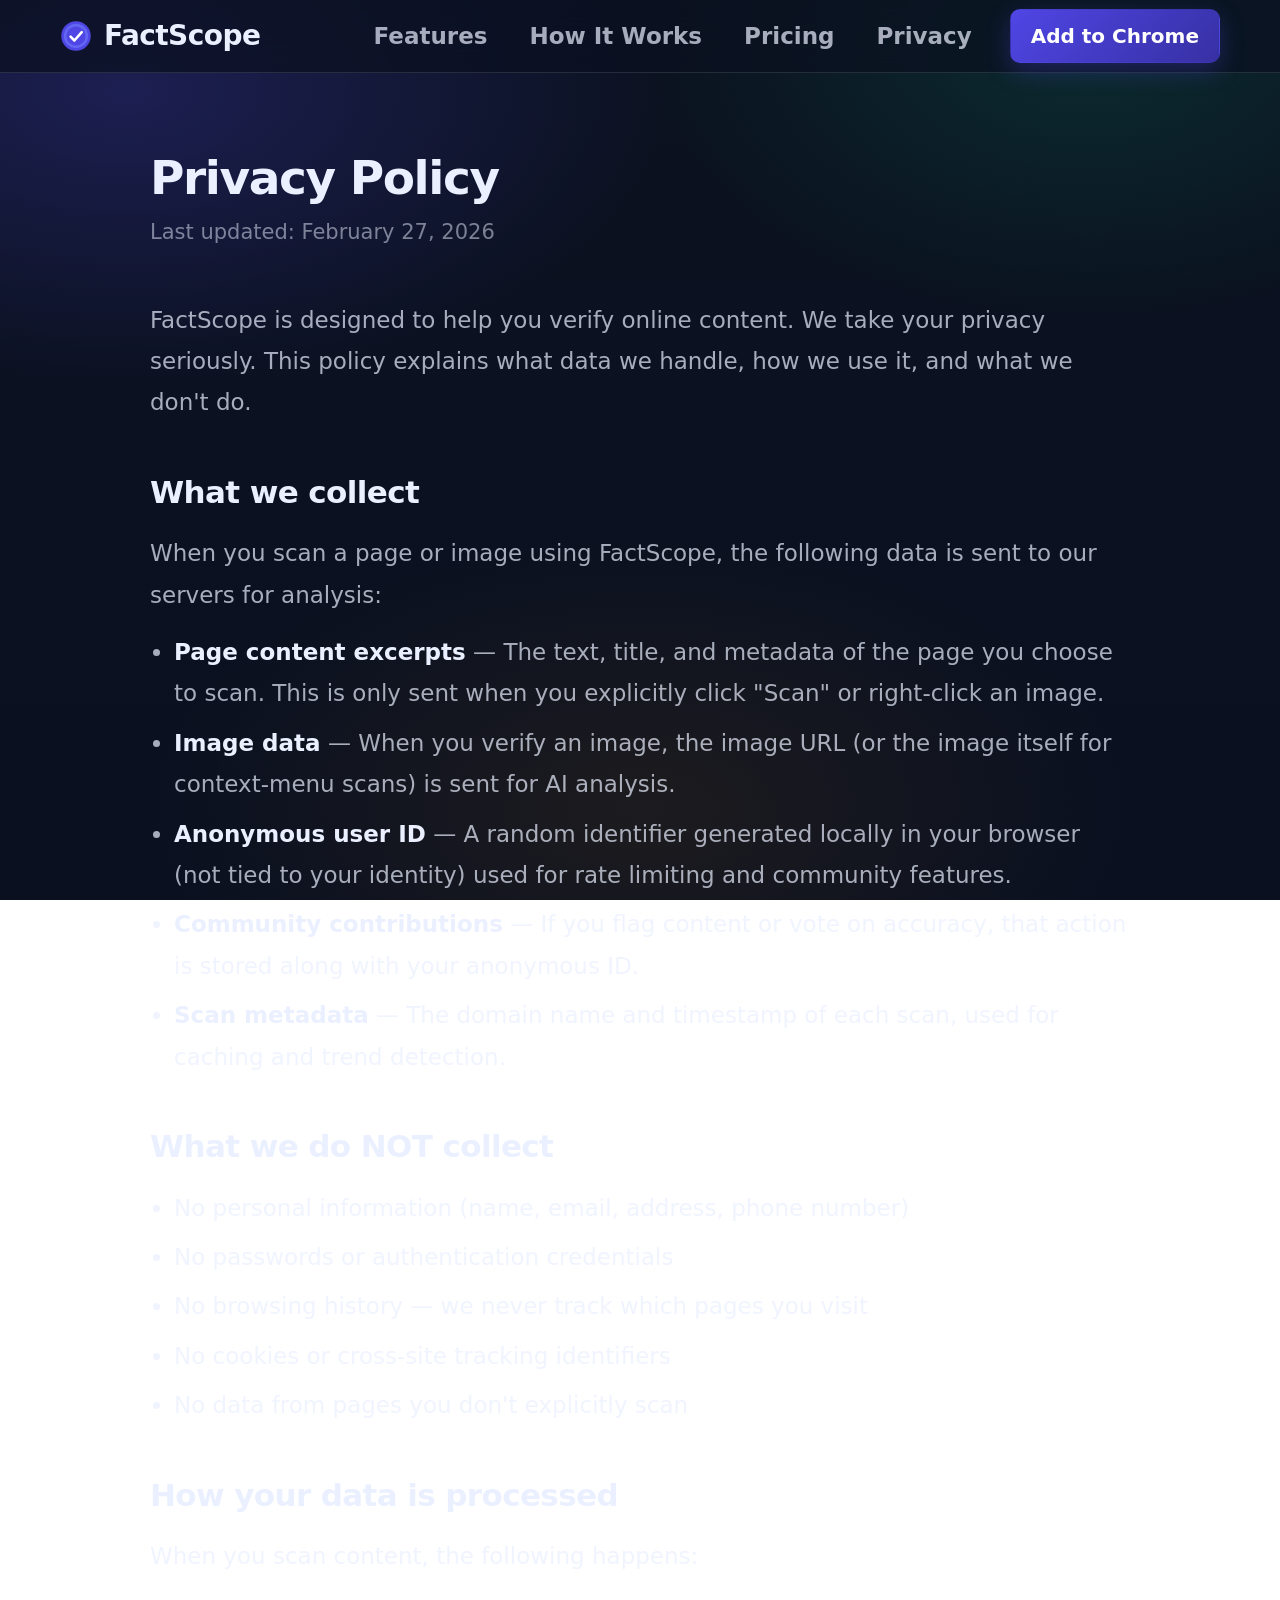
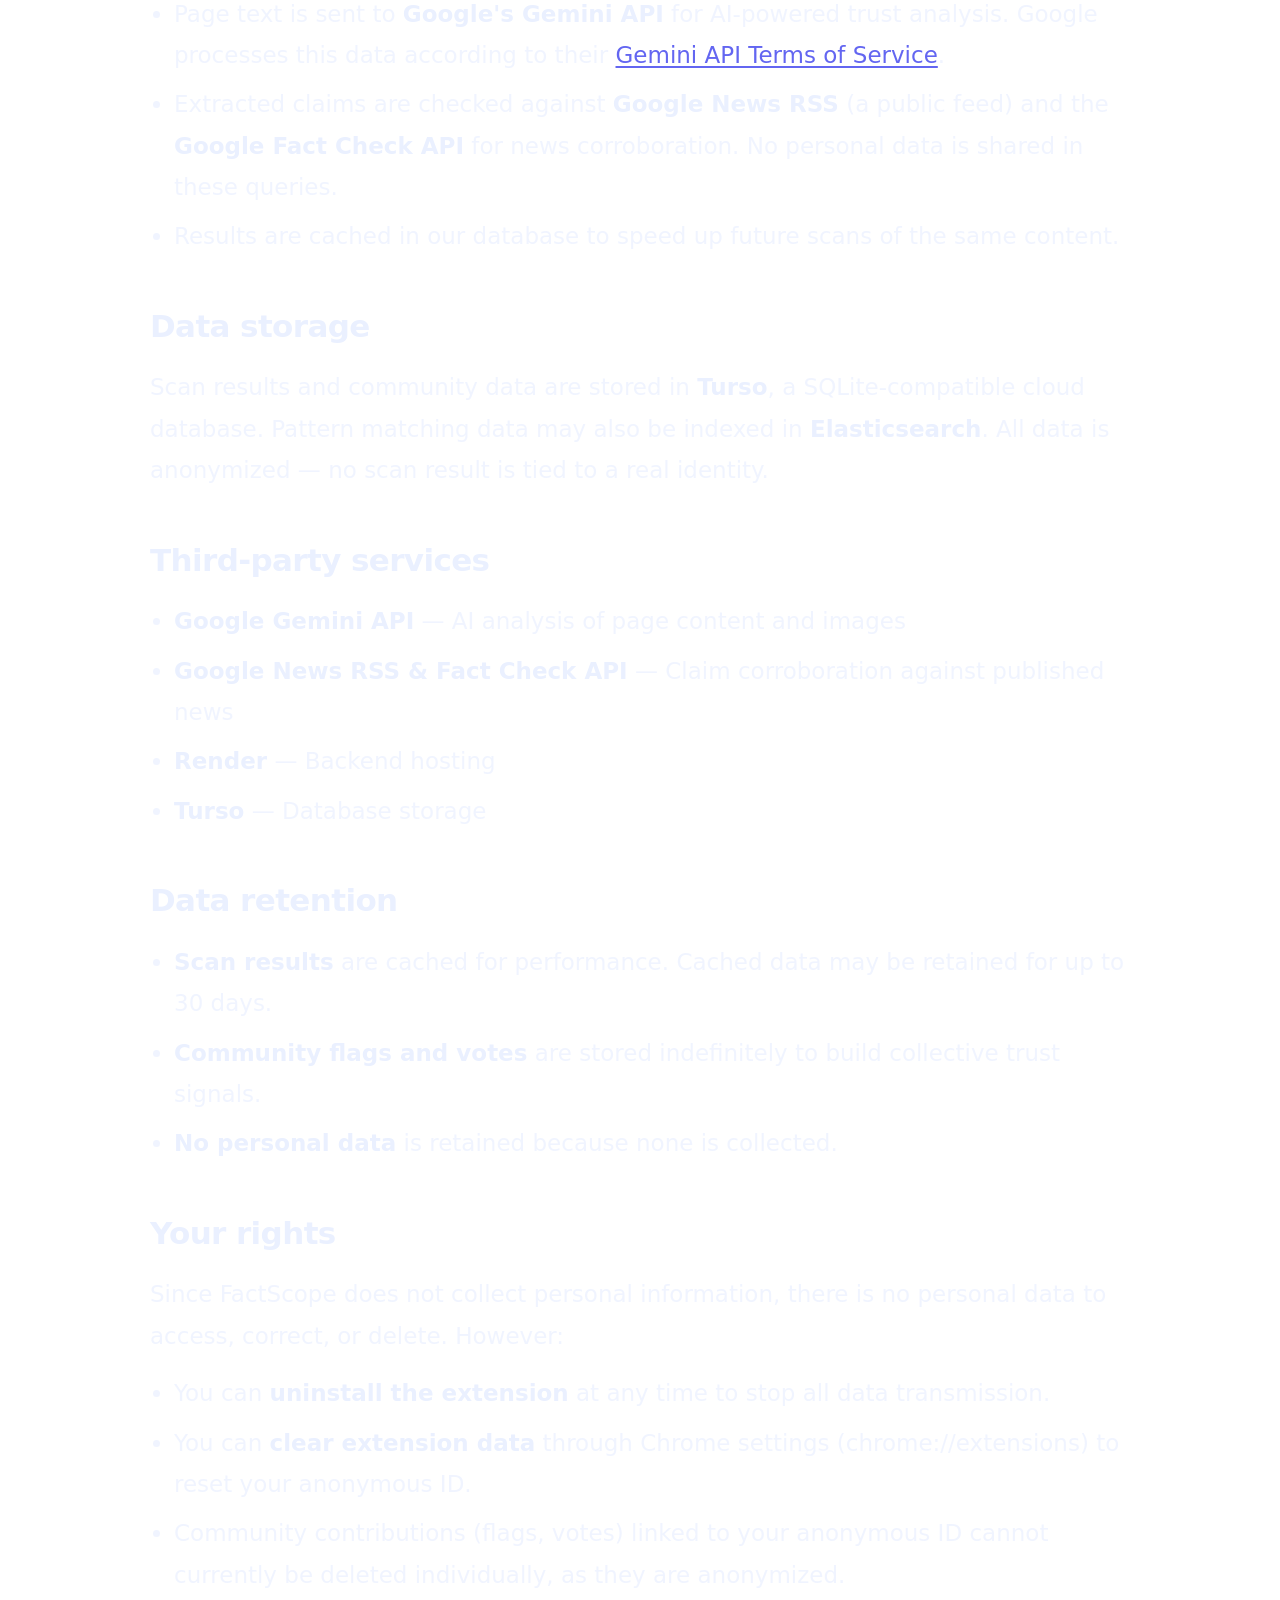
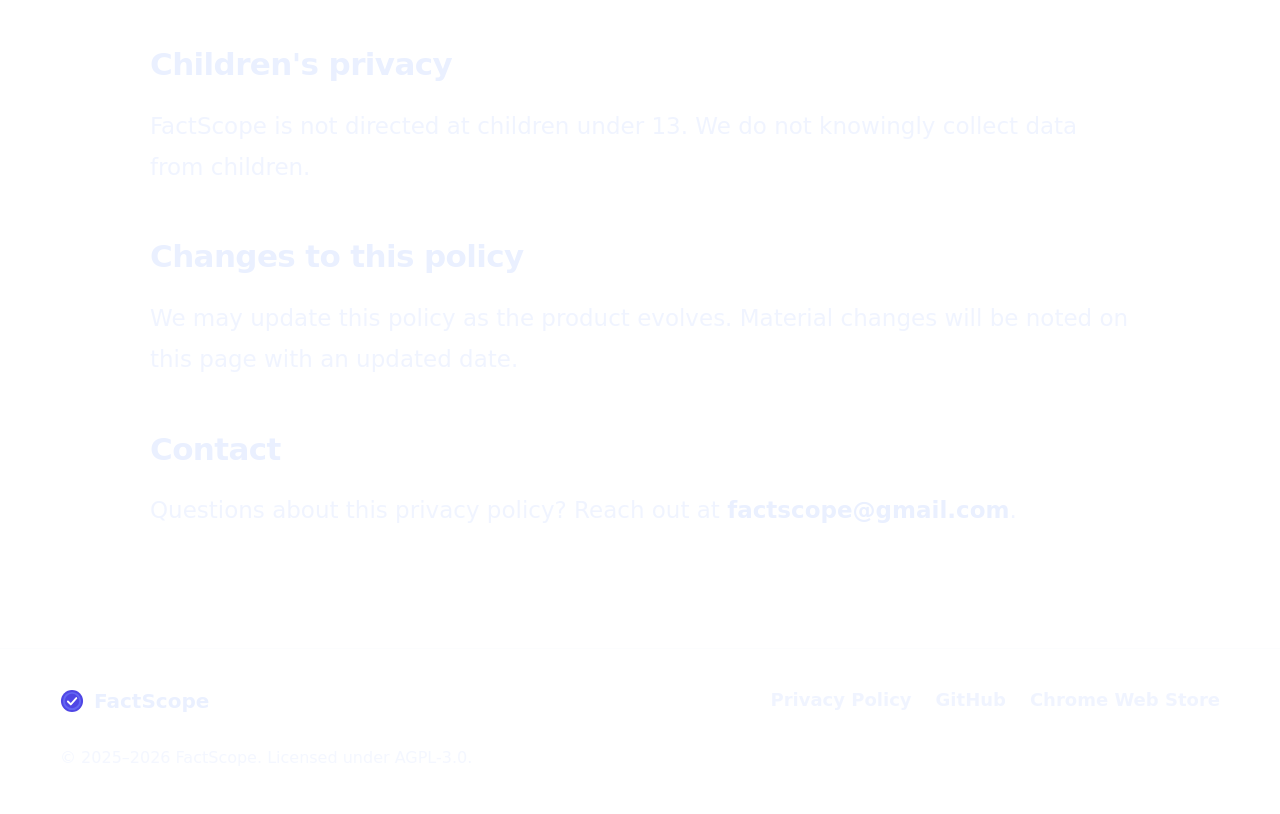
==== privacy.html @ 4b8fc3ad "Landing and Privacy page" ====
<!DOCTYPE html>
<html lang="en">
<head>
<meta charset="utf-8">
<meta name="viewport" content="width=device-width,initial-scale=1">
<title>Privacy Policy — FactScope</title>
<meta name="description" content="FactScope privacy policy. Learn what data we collect, how we use it, and your rights.">
<link rel="icon" href="assets/factscope-logo.svg" type="image/svg+xml">
<link rel="stylesheet" href="styles.css">
<style>
  .policy { max-width: 1100px; margin: 0 auto; padding: 80px 60px 100px; }
  .policy h1 { font-size: 47px; margin-bottom: 10px; letter-spacing: -0.03em; }
  .policy .updated { color: var(--muted2); font-size: 21px; margin-bottom: 48px; }
  .policy h2 { font-size: 31px; margin: 44px 0 16px; letter-spacing: -0.02em; }
  .policy p, .policy li { color: var(--muted); font-size: 23px; line-height: 1.8; }
  .policy p { margin-bottom: 16px; }
  .policy ul { padding-left: 24px; margin-bottom: 16px; }
  .policy li { margin-bottom: 8px; }
  .policy strong { color: var(--text); }
  .policy a { color: var(--accent-light); text-decoration: underline; text-underline-offset: 3px; }
  .policy a:hover { color: var(--text); }
  @media (max-width: 600px) { .policy { padding: 40px 24px 60px; } }
</style>
</head>
<body>

<header class="nav">
  <div class="nav-inner container-wide">
    <a class="brand" href="index.html">
      <svg class="brand-logo" viewBox="0 0 100 100" width="32" height="32">
        <circle cx="50" cy="50" r="46" fill="#4F46E5"/>
        <circle cx="50" cy="50" r="38" fill="#6366F1"/>
        <circle cx="50" cy="50" r="30" fill="#4F46E5"/>
        <polyline points="33,52 45,64 68,38" fill="none" stroke="#fff" stroke-width="8" stroke-linecap="round" stroke-linejoin="round"/>
      </svg>
      <span class="brand-name">FactScope</span>
    </a>
    <nav class="nav-links" aria-label="Primary">
      <a href="index.html#features">Features</a>
      <a href="index.html#how-it-works">How It Works</a>
      <a href="index.html#pricing">Pricing</a>
      <a href="privacy.html">Privacy</a>
    </nav>
    <a class="btn btn-primary btn-sm" href="index.html#install">Add to Chrome</a>
  </div>
</header>

<main class="policy">

  <h1>Privacy Policy</h1>
  <p class="updated">Last updated: February 27, 2026</p>

  <p>FactScope is designed to help you verify online content. We take your privacy seriously. This policy explains what data we handle, how we use it, and what we don't do.</p>

  <h2>What we collect</h2>
  <p>When you scan a page or image using FactScope, the following data is sent to our servers for analysis:</p>
  <ul>
    <li><strong>Page content excerpts</strong> — The text, title, and metadata of the page you choose to scan. This is only sent when you explicitly click "Scan" or right-click an image.</li>
    <li><strong>Image data</strong> — When you verify an image, the image URL (or the image itself for context-menu scans) is sent for AI analysis.</li>
    <li><strong>Anonymous user ID</strong> — A random identifier generated locally in your browser (not tied to your identity) used for rate limiting and community features.</li>
    <li><strong>Community contributions</strong> — If you flag content or vote on accuracy, that action is stored along with your anonymous ID.</li>
    <li><strong>Scan metadata</strong> — The domain name and timestamp of each scan, used for caching and trend detection.</li>
  </ul>

  <h2>What we do NOT collect</h2>
  <ul>
    <li>No personal information (name, email, address, phone number)</li>
    <li>No passwords or authentication credentials</li>
    <li>No browsing history — we never track which pages you visit</li>
    <li>No cookies or cross-site tracking identifiers</li>
    <li>No data from pages you don't explicitly scan</li>
  </ul>

  <h2>How your data is processed</h2>
  <p>When you scan content, the following happens:</p>
  <ul>
    <li>Page text is sent to <strong>Google's Gemini API</strong> for AI-powered trust analysis. Google processes this data according to their <a href="https://ai.google.dev/gemini-api/terms" target="_blank" rel="noopener">Gemini API Terms of Service</a>.</li>
    <li>Extracted claims are checked against <strong>Google News RSS</strong> (a public feed) and the <strong>Google Fact Check API</strong> for news corroboration. No personal data is shared in these queries.</li>
    <li>Results are cached in our database to speed up future scans of the same content.</li>
  </ul>

  <h2>Data storage</h2>
  <p>Scan results and community data are stored in <strong>Turso</strong>, a SQLite-compatible cloud database. Pattern matching data may also be indexed in <strong>Elasticsearch</strong>. All data is anonymized — no scan result is tied to a real identity.</p>

  <h2>Third-party services</h2>
  <ul>
    <li><strong>Google Gemini API</strong> — AI analysis of page content and images</li>
    <li><strong>Google News RSS &amp; Fact Check API</strong> — Claim corroboration against published news</li>
    <li><strong>Render</strong> — Backend hosting</li>
    <li><strong>Turso</strong> — Database storage</li>
  </ul>

  <h2>Data retention</h2>
  <ul>
    <li><strong>Scan results</strong> are cached for performance. Cached data may be retained for up to 30 days.</li>
    <li><strong>Community flags and votes</strong> are stored indefinitely to build collective trust signals.</li>
    <li><strong>No personal data</strong> is retained because none is collected.</li>
  </ul>

  <h2>Your rights</h2>
  <p>Since FactScope does not collect personal information, there is no personal data to access, correct, or delete. However:</p>
  <ul>
    <li>You can <strong>uninstall the extension</strong> at any time to stop all data transmission.</li>
    <li>You can <strong>clear extension data</strong> through Chrome settings (chrome://extensions) to reset your anonymous ID.</li>
    <li>Community contributions (flags, votes) linked to your anonymous ID cannot currently be deleted individually, as they are anonymized.</li>
  </ul>

  <h2>Children's privacy</h2>
  <p>FactScope is not directed at children under 13. We do not knowingly collect data from children.</p>

  <h2>Changes to this policy</h2>
  <p>We may update this policy as the product evolves. Material changes will be noted on this page with an updated date.</p>

  <h2>Contact</h2>
  <p>Questions about this privacy policy? Reach out at <strong>factscope@gmail.com</strong>.</p>

</main>

<footer class="footer">
  <div class="container-wide footer-inner">
    <div class="footer-brand">
      <svg viewBox="0 0 100 100" width="24" height="24"><circle cx="50" cy="50" r="46" fill="#4F46E5"/><circle cx="50" cy="50" r="38" fill="#6366F1"/><circle cx="50" cy="50" r="30" fill="#4F46E5"/><polyline points="33,52 45,64 68,38" fill="none" stroke="#fff" stroke-width="8" stroke-linecap="round" stroke-linejoin="round"/></svg>
      <span>FactScope</span>
    </div>
    <div class="footer-links">
      <a href="privacy.html">Privacy Policy</a>
      <a href="https://github.com/ARS-Technica/factscope" target="_blank" rel="noopener">GitHub</a>
      <a href="#">Chrome Web Store</a>
    </div>
    <div class="footer-copy">&copy; 2025&ndash;2026 FactScope. Licensed under AGPL-3.0.</div>
  </div>
</footer>

</body>
</html>
---- styles.css ----
:root {
  --bg: #0b1220;
  --bg2: #0a1020;
  --bg-alt: #0f1a2e;
  --card: rgba(255,255,255,0.05);
  --card-hover: rgba(255,255,255,0.08);
  --border: rgba(226,232,240,0.12);
  --border-accent: rgba(79,70,229,0.4);
  --text: #eaf0ff;
  --muted: rgba(234,240,255,0.7);
  --muted2: rgba(234,240,255,0.5);
  --accent: #4F46E5;
  --accent-light: #6366F1;
  --green: #10b981;
  --warn: #f59e0b;
  --danger: #ef4444;
  --radius: 16px;
  --radius-sm: 10px;
  --shadow: 0 16px 48px rgba(0,0,0,0.3);
}

*, *::before, *::after { box-sizing: border-box; margin: 0; padding: 0; }

html { scroll-behavior: smooth; scroll-padding-top: 80px; }

body {
  color: var(--text);
  font-family: "Inter","Segoe UI",system-ui,-apple-system,sans-serif;
  font-size: 20px;
  background:
    radial-gradient(ellipse 900px 500px at 10% 10%, rgba(79,70,229,0.25), transparent 60%),
    radial-gradient(ellipse 800px 500px at 85% 5%, rgba(16,185,129,0.15), transparent 55%),
    radial-gradient(ellipse 900px 500px at 50% 90%, rgba(245,158,11,0.08), transparent 55%),
    linear-gradient(180deg, var(--bg), var(--bg2));
  background-attachment: fixed;
  min-height: 100vh;
  line-height: 1.6;
  -webkit-font-smoothing: antialiased;
}

a { color: inherit; text-decoration: none; }
img, svg { display: block; }

.container-wide {
  width: 100%;
  margin: 0 auto;
  padding: 0 60px;
}

/* ═══ Nav ═══════════════════════════════════════════════════════════════ */

.nav {
  position: sticky;
  top: 0;
  z-index: 100;
  backdrop-filter: blur(16px);
  -webkit-backdrop-filter: blur(16px);
  background: rgba(10,16,32,0.7);
  border-bottom: 1px solid var(--border);
}

.nav-inner {
  display: flex;
  align-items: center;
  gap: 20px;
  height: 72px;
}

.brand {
  display: flex;
  align-items: center;
  gap: 12px;
  font-weight: 800;
  font-size: 28px;
  letter-spacing: -0.02em;
  flex-shrink: 0;
}

.brand-logo { flex-shrink: 0; }

.nav-links {
  margin-left: auto;
  display: flex;
  align-items: center;
  gap: 6px;
}

.nav-links a {
  padding: 10px 18px;
  border-radius: 999px;
  color: var(--muted);
  font-weight: 600;
  font-size: 23px;
  transition: color 0.15s, background 0.15s;
}

.nav-links a:hover {
  color: var(--text);
  background: rgba(255,255,255,0.06);
}

/* ═══ Buttons ══════════════════════════════════════════════════════════ */

.btn {
  display: inline-flex;
  align-items: center;
  justify-content: center;
  gap: 10px;
  padding: 12px 24px;
  border-radius: var(--radius-sm);
  border: 1px solid transparent;
  font-weight: 700;
  font-size: 20px;
  cursor: pointer;
  transition: transform 0.1s, box-shadow 0.15s, background 0.15s, opacity 0.15s;
  white-space: nowrap;
}

.btn:hover { transform: translateY(-1px); }
.btn:active { transform: translateY(0); }

.btn-primary {
  background: linear-gradient(135deg, var(--accent), #3730a3);
  color: #fff;
  box-shadow: 0 8px 24px rgba(79,70,229,0.3);
}
.btn-primary:hover { box-shadow: 0 12px 32px rgba(79,70,229,0.4); }

.btn-ghost {
  background: rgba(255,255,255,0.04);
  border-color: var(--border);
  color: var(--text);
}
.btn-ghost:hover { background: rgba(255,255,255,0.08); }

.btn-sm { padding: 10px 20px; font-size: 20px; }
.btn-lg { padding: 16px 32px; font-size: 20px; }

/* ═══ Hero ══════════════════════════════════════════════════════════════ */

.hero {
  padding: 100px 0 80px;
}

.hero-grid {
  display: grid;
  grid-template-columns: 1.1fr 0.9fr;
  gap: 60px;
  align-items: center;
}

.hero-text { max-width: none; }

.kicker {
  display: inline-flex;
  align-items: center;
  gap: 10px;
  padding: 8px 18px;
  border-radius: 999px;
  border: 1px solid var(--border);
  background: rgba(255,255,255,0.03);
  color: var(--muted);
  font-weight: 600;
  font-size: 18px;
  margin-bottom: 24px;
}

.kicker-dot {
  width: 10px;
  height: 10px;
  border-radius: 50%;
  background: var(--accent);
  box-shadow: 0 0 0 4px rgba(79,70,229,0.2);
}

h1 {
  font-size: clamp(42px, 5vw, 68px);
  line-height: 1.08;
  letter-spacing: -0.04em;
  margin-bottom: 20px;
}

.subhead {
  color: var(--muted);
  font-size: 22px;
  line-height: 1.65;
  margin-bottom: 32px;
}

.cta-row {
  display: flex;
  gap: 14px;
  align-items: center;
  flex-wrap: wrap;
  margin-bottom: 24px;
}

.meta-row {
  display: flex;
  gap: 24px;
  flex-wrap: wrap;
  color: var(--muted2);
  font-size: 18px;
  font-weight: 500;
}

/* ═══ Hero Panel (mock result) ═════════════════════════════════════════ */

.hero-panel {
  border: 1px solid var(--border);
  background: rgba(255,255,255,0.04);
  border-radius: var(--radius);
  box-shadow: var(--shadow);
  overflow: hidden;
}

.panel-chrome {
  display: flex;
  align-items: center;
  gap: 10px;
  padding: 14px 18px;
  background: rgba(0,0,0,0.2);
  border-bottom: 1px solid var(--border);
}

.dot-row { display: flex; gap: 6px; }

.win-dot {
  width: 12px;
  height: 12px;
  border-radius: 50%;
  background: rgba(255,255,255,0.15);
}

.addr-bar {
  flex: 1;
  padding: 8px 14px;
  border-radius: 999px;
  border: 1px solid var(--border);
  background: rgba(0,0,0,0.15);
  color: var(--muted2);
  font-size: 16px;
  overflow: hidden;
  text-overflow: ellipsis;
  white-space: nowrap;
}

.panel-body { padding: 20px; }

.mock-result {
  border: 1px solid var(--border);
  background: rgba(255,255,255,0.03);
  border-radius: 12px;
  padding: 20px;
}

.mock-header {
  display: flex;
  align-items: center;
  gap: 10px;
  margin-bottom: 14px;
  font-size: 18px;
}

.mock-pill {
  margin-left: auto;
  padding: 6px 14px;
  border-radius: 999px;
  font-size: 16px;
  font-weight: 800;
}

.mock-pill-green {
  color: #d1fae5;
  border: 1px solid rgba(16,185,129,0.4);
  background: rgba(16,185,129,0.15);
}

.mock-explanation {
  color: var(--muted);
  font-size: 18px;
  line-height: 1.6;
  margin-bottom: 16px;
}

.mock-evidence { display: flex; flex-direction: column; gap: 8px; }

.ev-item {
  font-size: 17px;
  padding: 8px 12px;
  border-radius: 8px;
  background: rgba(255,255,255,0.03);
  border: 1px solid var(--border);
}

.ev-green { color: #86efac; }
.ev-blue { color: #93c5fd; }

/* ═══ Sections ═════════════════════════════════════════════════════════ */

.section {
  padding: 100px 0;
}

.section-alt {
  background: rgba(255,255,255,0.015);
  border-top: 1px solid var(--border);
  border-bottom: 1px solid var(--border);
}

.section-header {
  text-align: center;
  margin-bottom: 56px;
}

.section-header h2 {
  font-size: clamp(28px, 3.5vw, 44px);
  letter-spacing: -0.03em;
  margin-bottom: 14px;
}

.section-sub {
  color: var(--muted);
  font-size: 21px;
  max-width: 80ch;
  margin: 0 auto;
}

/* ═══ Feature Cards ════════════════════════════════════════════════════ */

.grid-3 {
  display: grid;
  grid-template-columns: repeat(3, 1fr);
  gap: 24px;
}

.feature-card {
  border: 1px solid var(--border);
  background: var(--card);
  border-radius: var(--radius);
  padding: 32px 28px;
  transition: background 0.2s, border-color 0.2s, transform 0.2s;
}

.feature-card:hover {
  background: var(--card-hover);
  border-color: var(--border-accent);
  transform: translateY(-2px);
}

.feature-icon {
  font-size: 38px;
  margin-bottom: 16px;
  line-height: 1;
}

.feature-card h3 {
  font-size: 24px;
  letter-spacing: -0.02em;
  margin-bottom: 10px;
}

.feature-card p {
  color: var(--muted);
  font-size: 19px;
  line-height: 1.65;
}

/* ═══ Steps ════════════════════════════════════════════════════════════ */

.steps-grid {
  display: flex;
  align-items: center;
  justify-content: center;
  gap: 28px;
}

.step-card {
  flex: 1;
  border: 1px solid var(--border);
  background: var(--card);
  border-radius: var(--radius);
  padding: 36px 28px;
  text-align: center;
}

.step-number {
  width: 56px;
  height: 56px;
  border-radius: 50%;
  background: linear-gradient(135deg, var(--accent), #3730a3);
  color: #fff;
  font-weight: 900;
  font-size: 26px;
  display: inline-flex;
  align-items: center;
  justify-content: center;
  margin: 0 auto 18px;
}

.step-card h3 {
  font-size: 24px;
  margin-bottom: 10px;
}

.step-card p {
  color: var(--muted);
  font-size: 19px;
  line-height: 1.65;
}

.step-arrow {
  font-size: 34px;
  color: var(--muted2);
  flex-shrink: 0;
}

/* ═══ Free Banner ═════════════════════════════════════════════════════ */

.free-banner-content {
  text-align: center;
}

.free-banner-content h2 {
  font-size: clamp(28px, 3.5vw, 44px);
  letter-spacing: -0.03em;
  margin-bottom: 14px;
}

.free-badge-large {
  display: inline-block;
  padding: 8px 28px;
  border-radius: 999px;
  background: linear-gradient(135deg, var(--accent), #3730a3);
  color: #fff;
  font-size: 20px;
  font-weight: 800;
  text-transform: uppercase;
  letter-spacing: 0.06em;
  margin-bottom: 24px;
}

.free-highlights {
  display: grid;
  grid-template-columns: repeat(3, 1fr);
  gap: 24px;
  margin-top: 48px;
  text-align: left;
}

.free-highlight-item {
  display: flex;
  align-items: flex-start;
  gap: 16px;
  border: 1px solid var(--border);
  background: var(--card);
  border-radius: var(--radius);
  padding: 28px 24px;
  transition: background 0.2s, border-color 0.2s;
}

.free-highlight-item:hover {
  background: var(--card-hover);
  border-color: var(--border-accent);
}

.free-highlight-icon {
  font-size: 32px;
  line-height: 1;
  flex-shrink: 0;
}

.free-highlight-item strong {
  display: block;
  font-size: 20px;
  margin-bottom: 4px;
}

.free-highlight-item span {
  color: var(--muted);
  font-size: 17px;
  line-height: 1.5;
}

/* ═══ CTA Banner ═══════════════════════════════════════════════════════ */

.cta-banner {
  text-align: center;
  padding: 20px 0;
}

.cta-banner h2 {
  font-size: 38px;
  letter-spacing: -0.03em;
  margin-bottom: 12px;
}

.cta-banner p {
  color: var(--muted);
  font-size: 21px;
  margin-bottom: 28px;
}

/* ═══ Footer ═══════════════════════════════════════════════════════════ */

.footer {
  padding: 36px 0 44px;
  border-top: 1px solid var(--border);
}

.footer-inner {
  display: flex;
  align-items: center;
  flex-wrap: wrap;
  gap: 20px;
}

.footer-brand {
  display: flex;
  align-items: center;
  gap: 10px;
  font-weight: 700;
  font-size: 20px;
}

.footer-links {
  margin-left: auto;
  display: flex;
  gap: 24px;
}

.footer-links a {
  color: var(--muted);
  font-size: 18px;
  font-weight: 600;
  transition: color 0.15s;
}

.footer-links a:hover { color: var(--text); }

.footer-copy {
  width: 100%;
  color: var(--muted2);
  font-size: 16px;
  margin-top: 8px;
}

/* ═══ Responsive ═══════════════════════════════════════════════════════ */

@media (max-width: 960px) {
  .container-wide { padding: 0 24px; }
  .hero { padding: 48px 0 40px; }
  .hero-grid { grid-template-columns: 1fr; gap: 32px; }
  .hero-text { max-width: none; }
  .grid-3 { grid-template-columns: 1fr 1fr; }
  .steps-grid { flex-direction: column; }
  .step-arrow { transform: rotate(90deg); }
  .free-highlights { grid-template-columns: 1fr; }
  .nav-links { display: none; }
}

@media (max-width: 600px) {
  .grid-3 { grid-template-columns: 1fr; }
  .hero-panel { display: none; }
  h1 { font-size: 32px; }
}

/* ═══ Animations ═══════════════════════════════════════════════════════ */

@keyframes fadeUp {
  from { opacity: 0; transform: translateY(20px); }
  to { opacity: 1; transform: translateY(0); }
}

.hero-text { animation: fadeUp 0.5s ease-out; }
.hero-panel { animation: fadeUp 0.5s ease-out 0.15s both; }
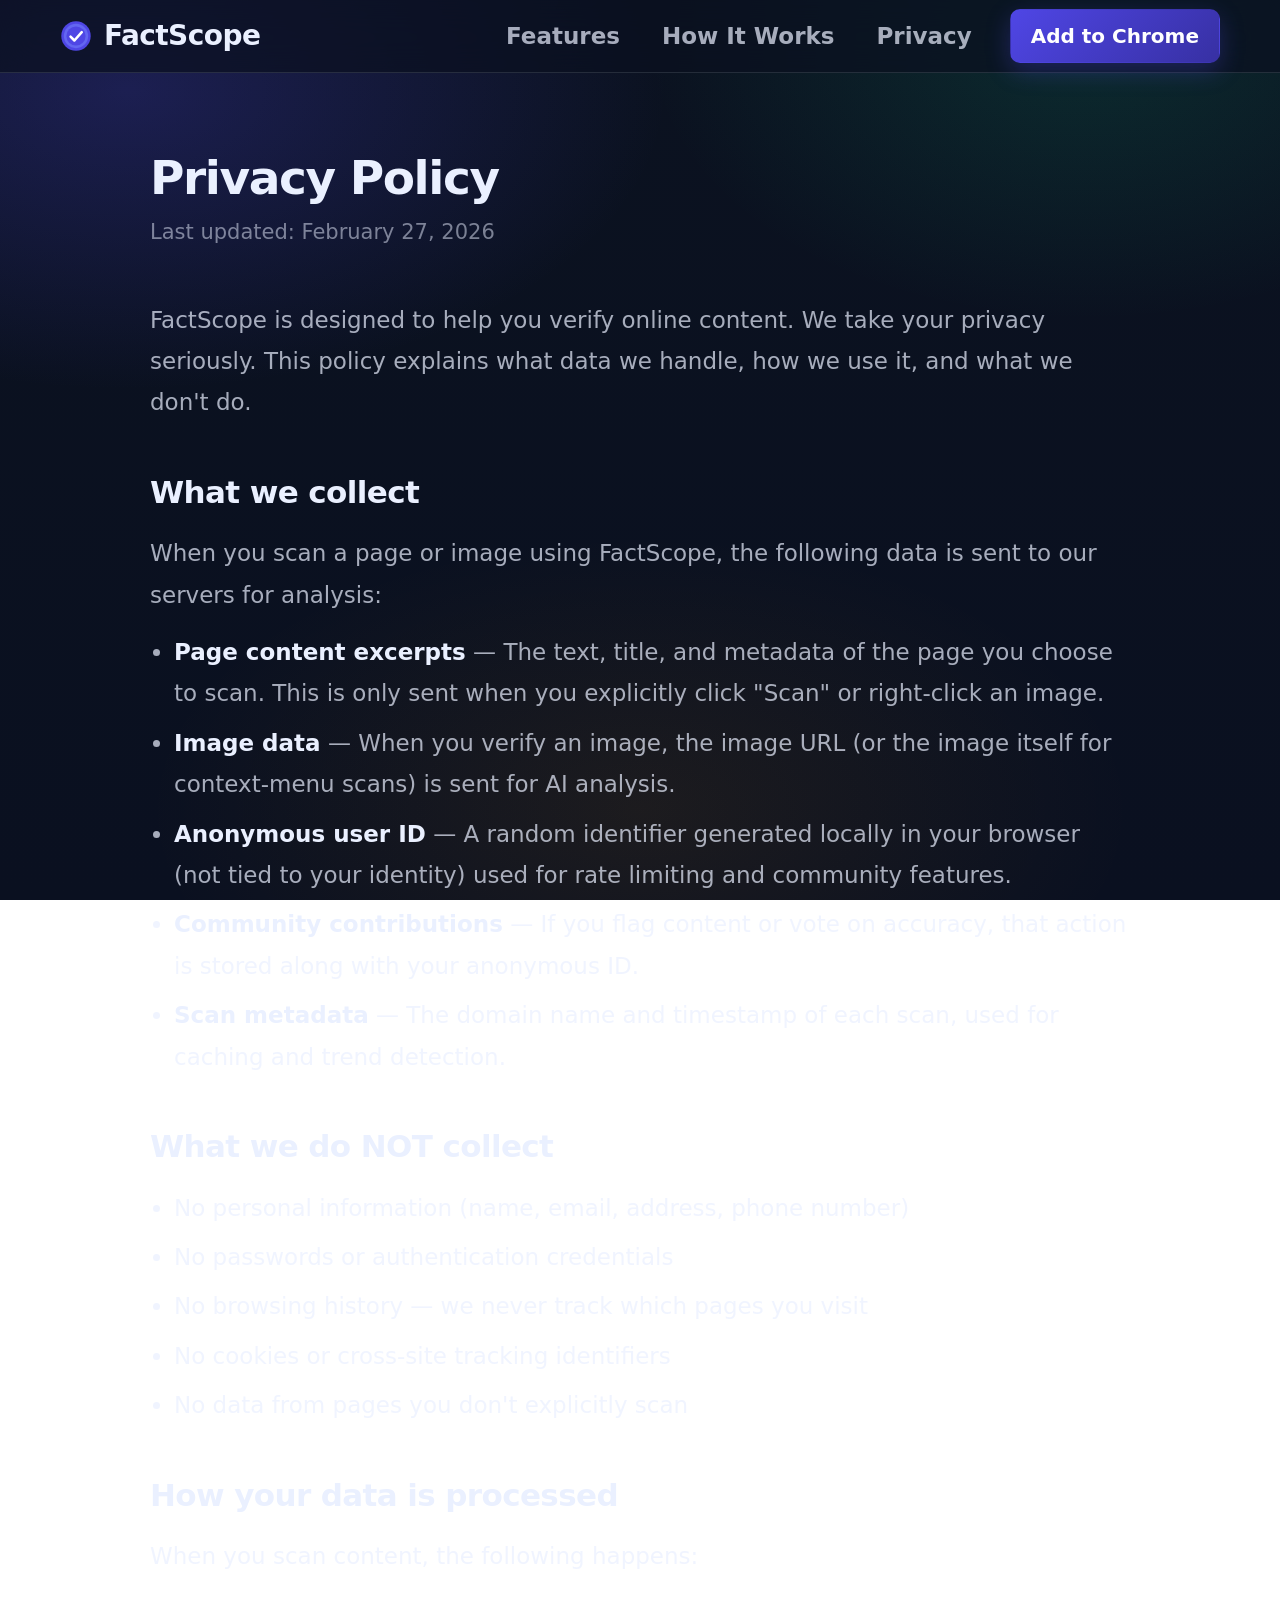
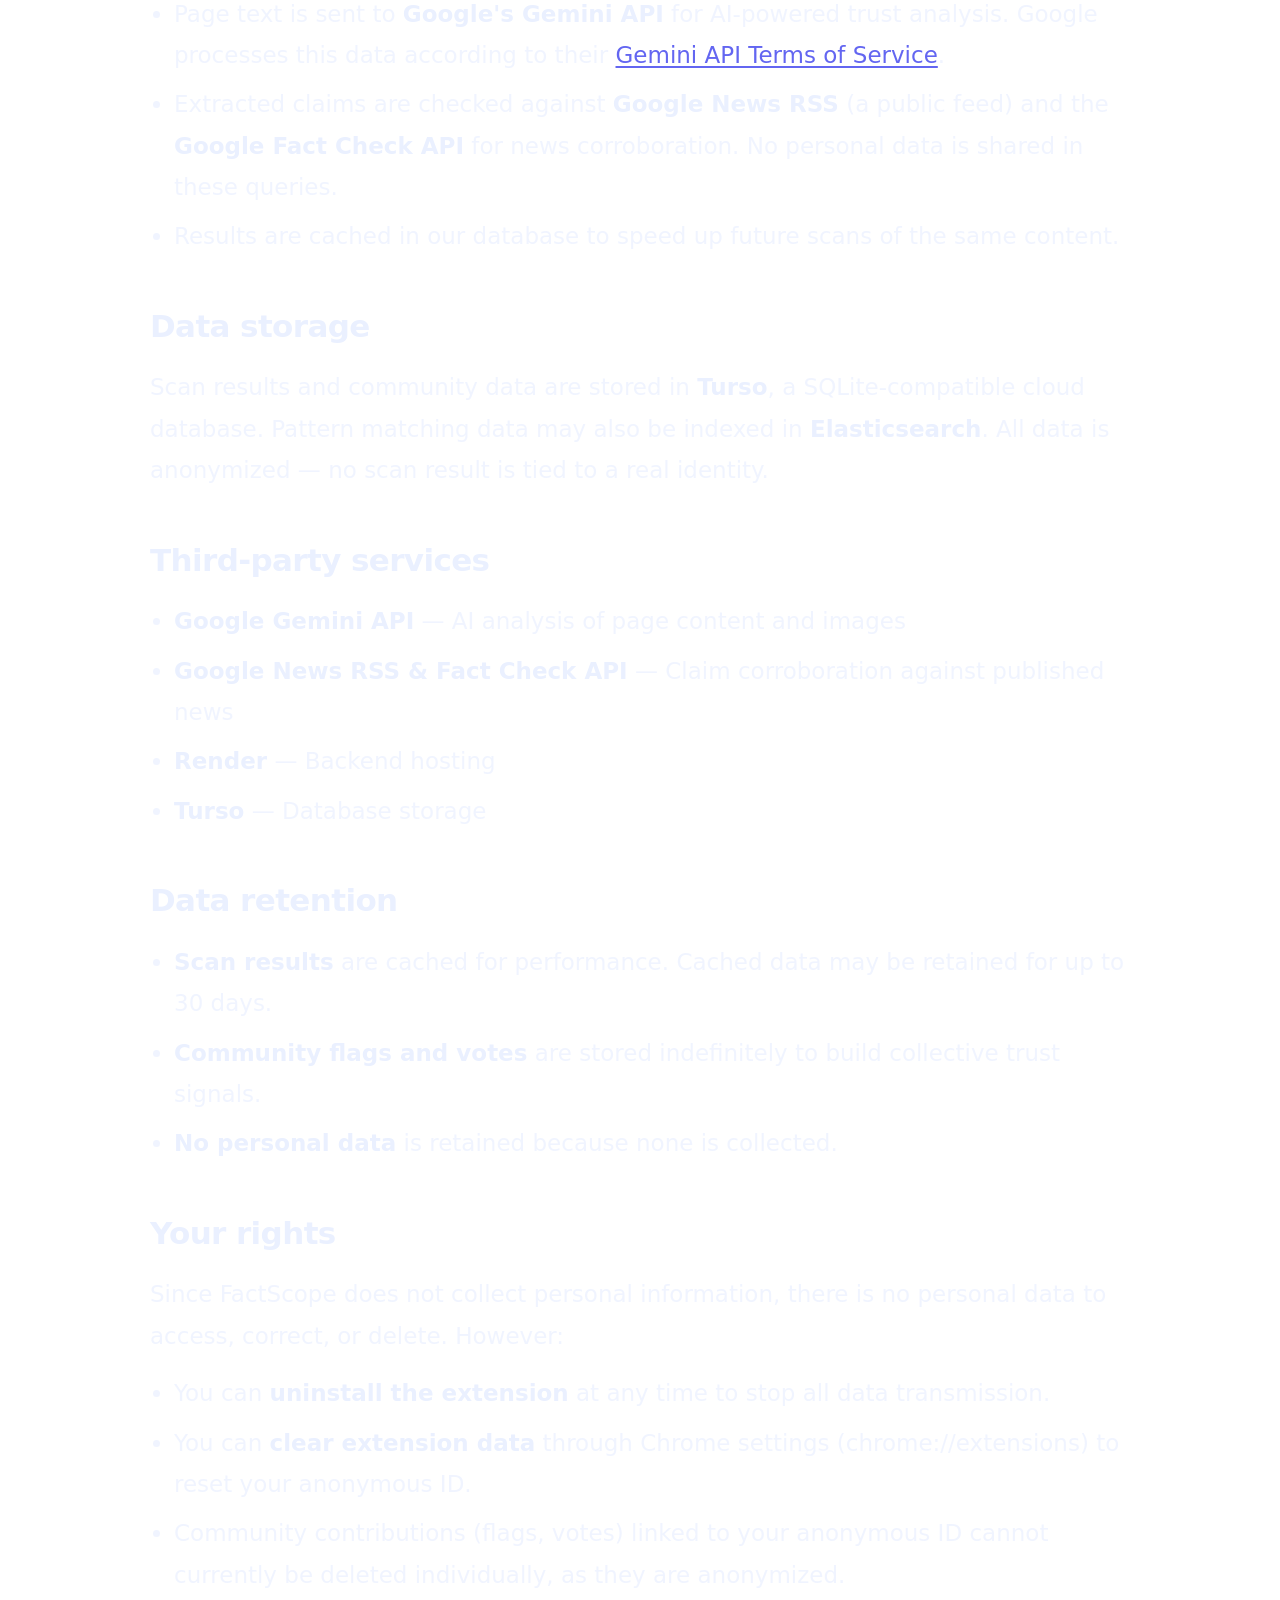
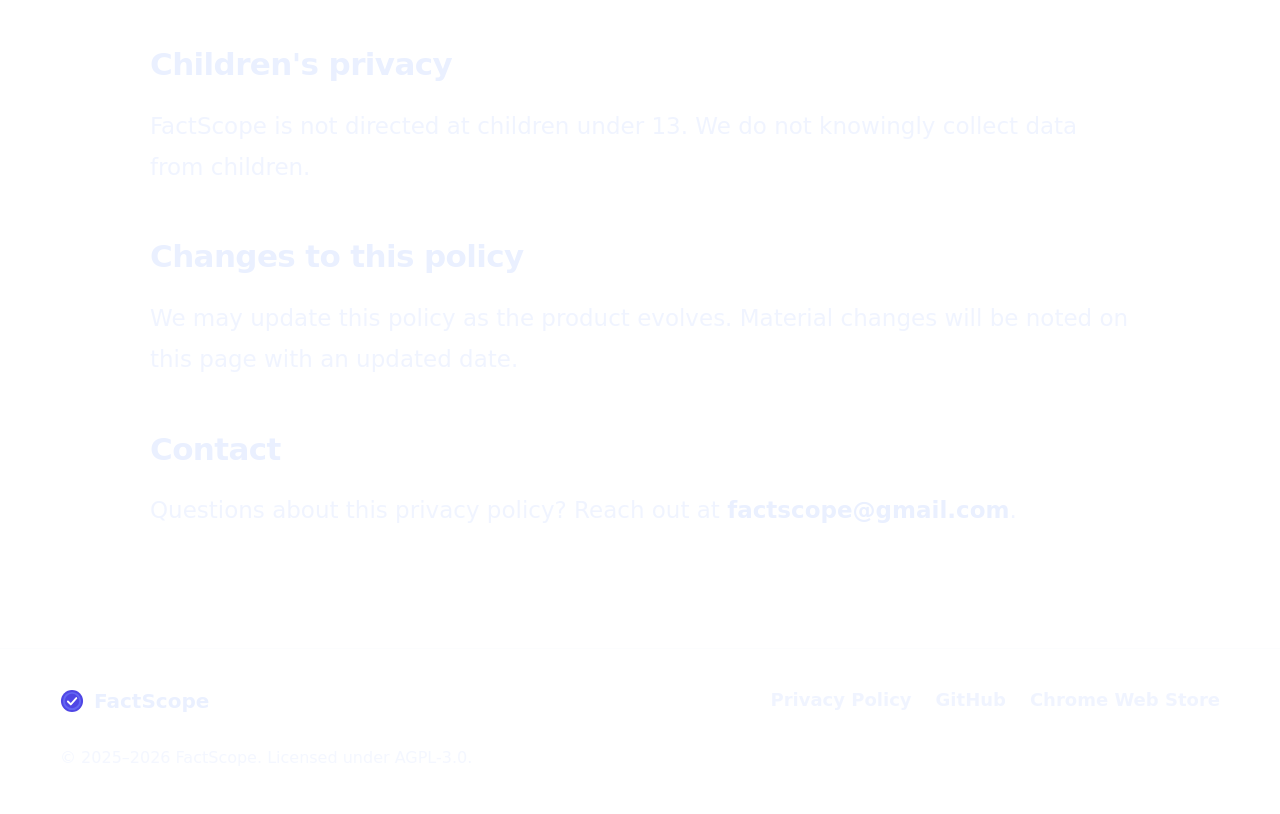
==== commit b7f820ea: "Fixed webpage responsiveness" ====
--- a/privacy.html
+++ b/privacy.html
@@ -19,7 +19,14 @@
   .policy strong { color: var(--text); }
   .policy a { color: var(--accent-light); text-decoration: underline; text-underline-offset: 3px; }
   .policy a:hover { color: var(--text); }
-  @media (max-width: 600px) { .policy { padding: 40px 24px 60px; } }
+  @media (max-width: 600px) {
+    .policy { padding: 32px 16px 48px; }
+    .policy h1 { font-size: 28px; }
+    .policy .updated { font-size: 15px; margin-bottom: 28px; }
+    .policy h2 { font-size: 22px; margin: 28px 0 12px; }
+    .policy p, .policy li { font-size: 16px; line-height: 1.7; }
+    .policy ul { padding-left: 18px; }
+  }
 </style>
 </head>
 <body>
@@ -38,7 +45,6 @@
     <nav class="nav-links" aria-label="Primary">
       <a href="index.html#features">Features</a>
       <a href="index.html#how-it-works">How It Works</a>
-      <a href="index.html#pricing">Pricing</a>
       <a href="privacy.html">Privacy</a>
     </nav>
     <a class="btn btn-primary btn-sm" href="index.html#install">Add to Chrome</a>
--- a/styles.css
+++ b/styles.css
@@ -557,12 +557,66 @@
   .step-arrow { transform: rotate(90deg); }
   .free-highlights { grid-template-columns: 1fr; }
   .nav-links { display: none; }
+  .section { padding: 60px 0; }
+  .footer-inner { flex-direction: column; align-items: flex-start; gap: 12px; }
+  .footer-links { margin-left: 0; }
 }
 
 @media (max-width: 600px) {
-  .grid-3 { grid-template-columns: 1fr; }
+  body { font-size: 16px; }
+  .container-wide { padding: 0 16px; }
+
+  .nav-inner { height: 56px; gap: 10px; }
+  .brand { font-size: 20px; gap: 8px; }
+  .brand-logo { width: 26px; height: 26px; }
+  .btn-sm { padding: 8px 14px; font-size: 14px; }
+
+  .hero { padding: 32px 0 28px; }
   .hero-panel { display: none; }
-  h1 { font-size: 32px; }
+
+  h1 { font-size: 28px; margin-bottom: 14px; }
+  .kicker { font-size: 13px; padding: 6px 12px; margin-bottom: 16px; }
+  .subhead { font-size: 16px; margin-bottom: 24px; }
+  .meta-row { font-size: 13px; gap: 12px; }
+
+  .cta-row { flex-direction: column; gap: 10px; }
+  .btn-lg { padding: 14px 24px; font-size: 16px; width: 100%; }
+  .btn-ghost { width: 100%; font-size: 15px; }
+
+  .section { padding: 40px 0; }
+  .section-header { margin-bottom: 28px; }
+  .section-header h2 { font-size: 24px; }
+  .section-sub { font-size: 16px; }
+
+  .grid-3 { grid-template-columns: 1fr; gap: 14px; }
+  .feature-card { padding: 22px 18px; }
+  .feature-icon { font-size: 28px; margin-bottom: 10px; }
+  .feature-card h3 { font-size: 18px; }
+  .feature-card p { font-size: 15px; }
+
+  .step-card { padding: 24px 18px; }
+  .step-number { width: 44px; height: 44px; font-size: 20px; }
+  .step-card h3 { font-size: 18px; }
+  .step-card p { font-size: 15px; }
+  .step-arrow { font-size: 24px; }
+
+  .free-badge-large { font-size: 16px; padding: 6px 20px; margin-bottom: 16px; }
+  .free-banner-content h2 { font-size: 22px; }
+  .free-highlights { gap: 12px; }
+  .free-highlight-item { padding: 18px 16px; gap: 12px; }
+  .free-highlight-icon { font-size: 24px; }
+  .free-highlight-item strong { font-size: 16px; }
+  .free-highlight-item span { font-size: 14px; }
+
+  .cta-banner h2 { font-size: 24px; }
+  .cta-banner p { font-size: 16px; }
+
+  .footer { padding: 24px 0 32px; }
+  .footer-inner { flex-direction: column; align-items: flex-start; gap: 10px; }
+  .footer-brand { font-size: 16px; }
+  .footer-links { margin-left: 0; flex-wrap: wrap; gap: 14px; }
+  .footer-links a { font-size: 14px; }
+  .footer-copy { font-size: 13px; }
 }
 
 /* ═══ Animations ═══════════════════════════════════════════════════════ */
